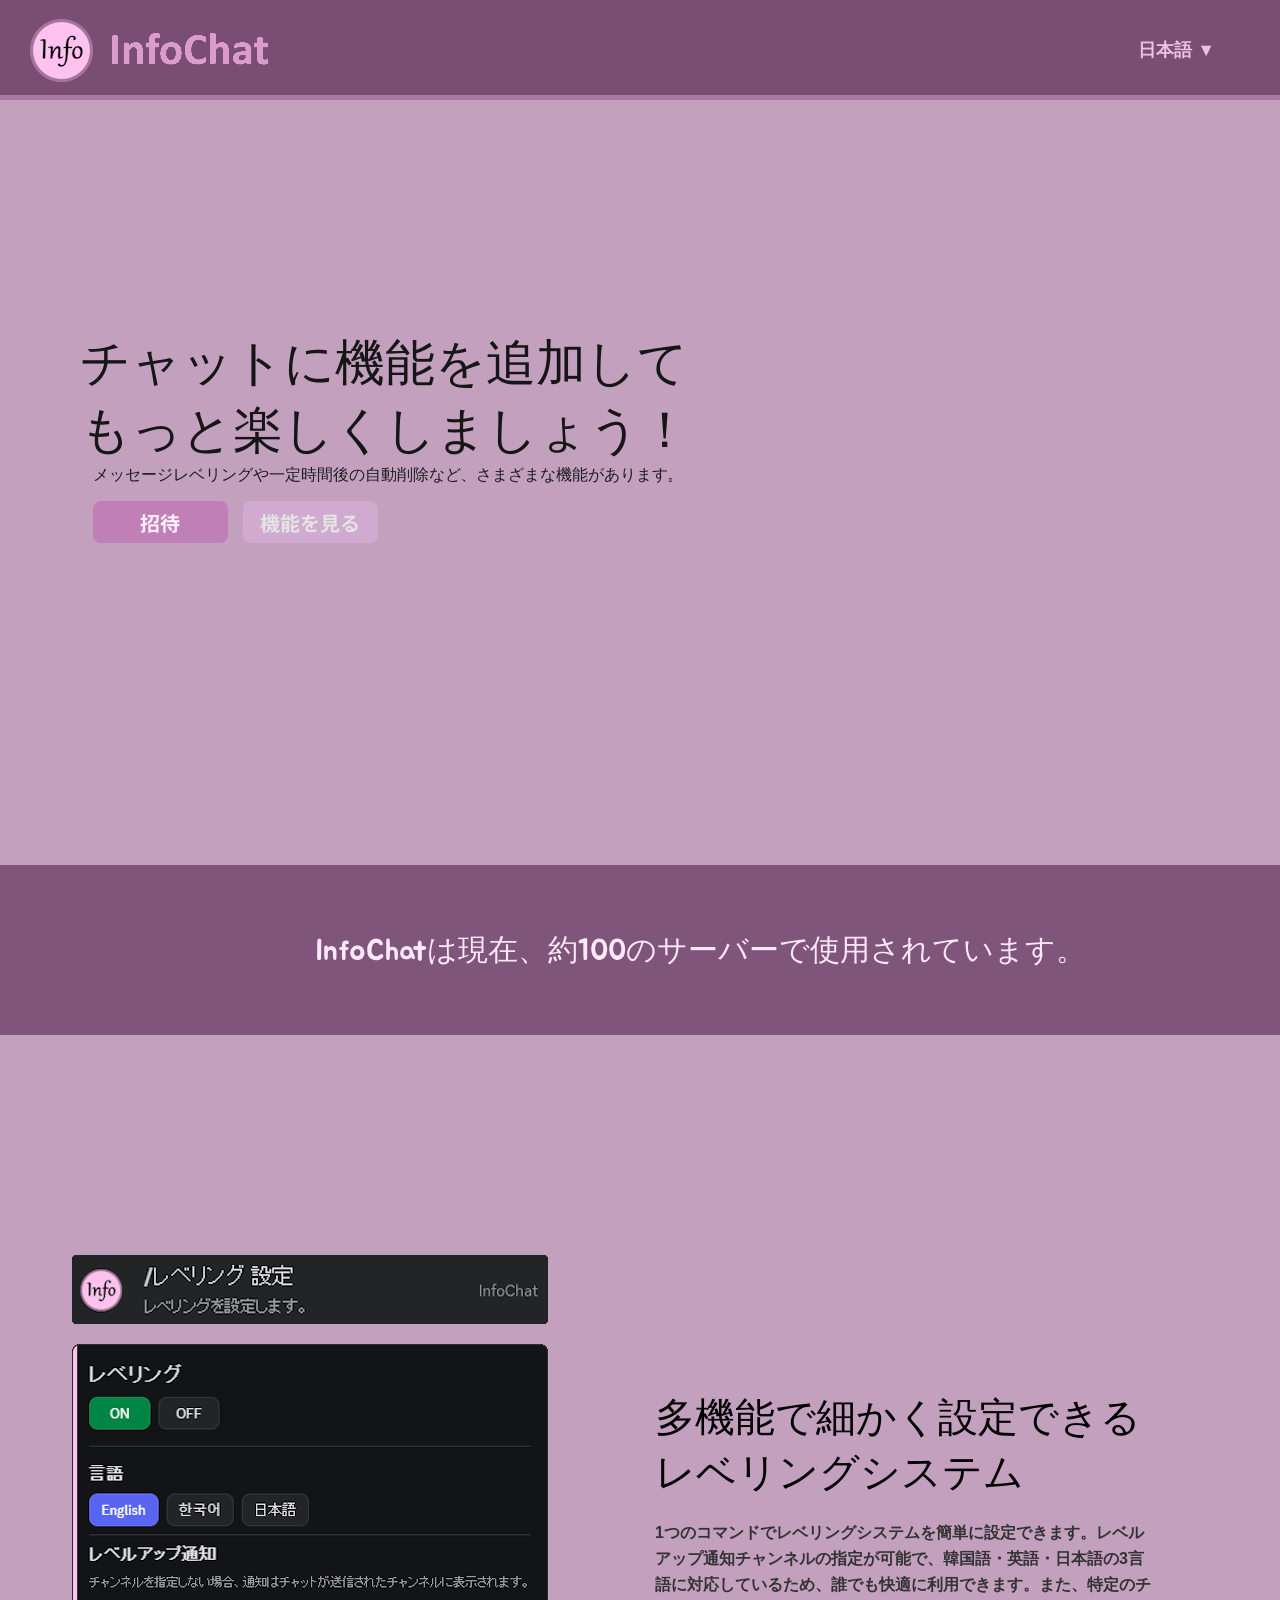
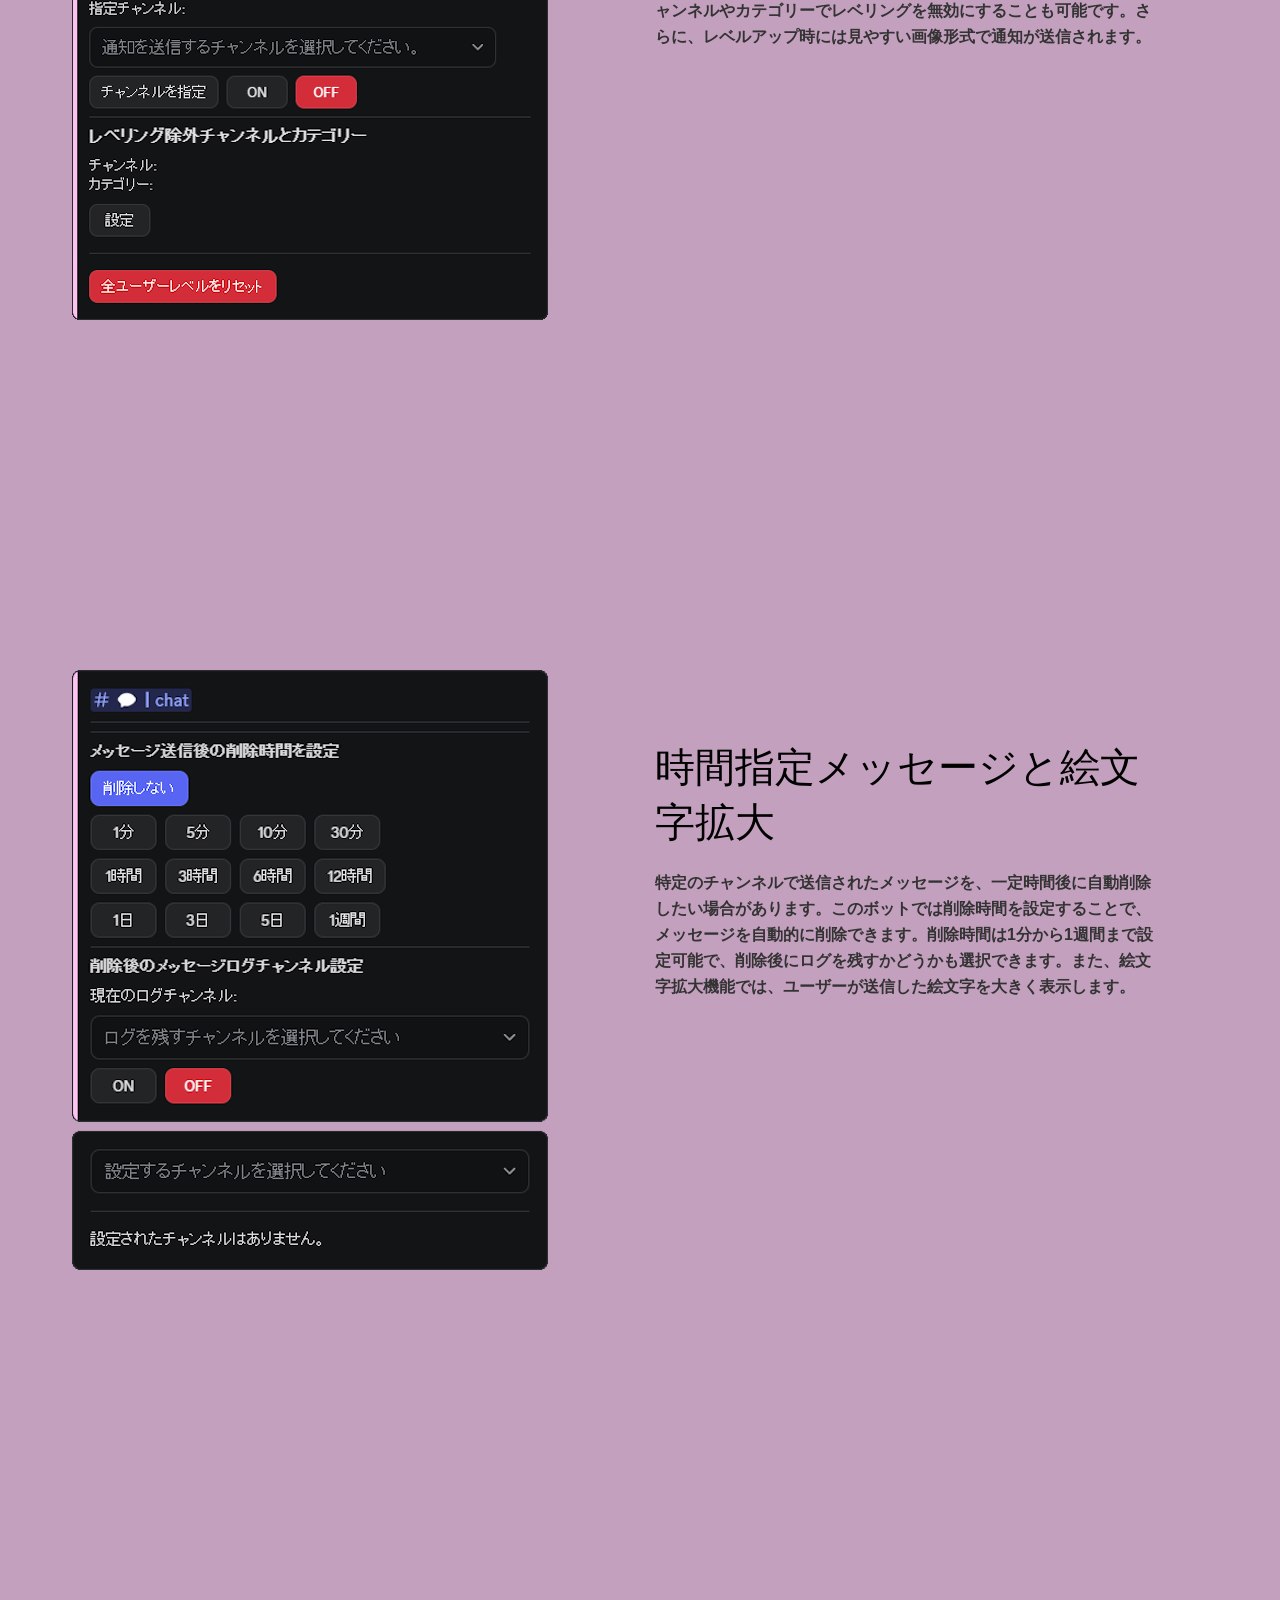
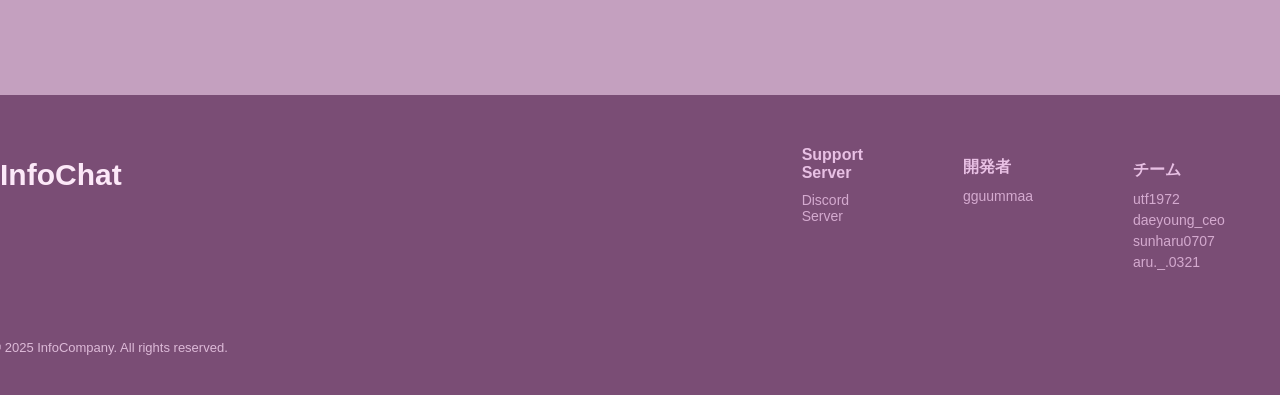
==== ja/index.html @ 3bc856ac "Add files via upload" ====
<!DOCTYPE html>
<html lang="ja">
<head>
    <meta charset="UTF-8">
    <meta name="viewport" content="width=device-width, initial-scale=1.0">
    <title>InfoChat</title>
    <link rel="icon" href="../icon.png" type="image/png" />

    <meta property="og:title" content="InfoChat" />
    <meta property="og:description" content="InfoChatの公式ウェブサイト" />
    <meta property="og:image" content="https://cdn.discordapp.com/attachments/1401185117086552175/1500453326398165162/icon.png?ex=69f87d8e&is=69f72c0e&hm=3fc65f3de4abd5cefad7d692ef3259497f10717d969beab08c0e3c2d3e78f82c&" />
    <meta property="og:url" content="https://chat.infobot.uk/" />
    <meta property="og:type" content="website" />

    <link rel="stylesheet" href="index.css" />

    <link rel="preconnect" href="https://fonts.googleapis.com">
    <link rel="preconnect" href="https://fonts.gstatic.com" crossorigin>
    <link href="https://fonts.googleapis.com/css2?family=Black+Han+Sans&family=Jua&family=Nanum+Gothic&family=Noto+Sans+KR:wght@100..900&display=swap" rel="stylesheet">
</head>
<body>
    
    <div class="top-bar">

        <img src="../InfoChat.png" class="top-icon">

        <div class="right-menu">
            <div class="language-selector">
                <span class="top-language-text" onclick="toggleLanguageMenu()" id="currentLang">English (US) ▼</span>
                <div id="language-menu" class="language-menu">
                    <div class="language-option" onclick="changeLanguage('en')">English (US)</div>
                    <div class="language-option" onclick="changeLanguage('ko')">한국어</div>
                    <div class="language-option" onclick="changeLanguage('ja')">日本語</div>
                </div>
            </div>
        </div>


        <div class="top-bar-2"></div>

    </div>

    <div class="main-div">
        <p class="main-text" id="mainText">Add features to your chat<br>and make it more fun!</p>
        <p class="main-text-2" id="mainText2">Includes various features like message leveling and automatic message deletion after a set time.</p>
        <a href="https://discord.com/oauth2/authorize?client_id=1337140648805007491" target="_blank" rel="noopener noreferrer" class="main-button-add-a">
            <button class="main-button-add" id="btnInvite">Invite</button>
        </a>
        <button class="main-button-help" onclick="scrollToServer()" id="btnFeatures">See features</button>
    </div>

    <div class="server-bar">
        <p class="server-bar-text" id="serverCount">InfoChat is currently used on 100 servers</p>
    </div>

    <div id="server-section" class="help-bar">
        <img src="설정 명령어.png" class="help-image-1">
        <img src="명령어 1.png" class="help-image-2">
        <div class="help-text-wrap-1">
            <P class="help-text-1" id="feature1Title">Fine-tune settings with a single command</P>
            <p class="help-text-2" id="feature1Desc">When you have to set up multiple commands one by one, it can be overwhelming to know where to start. This logging bot lets you configure log channels easily with just a single command. You can create multiple log channels tailored to your server, and it supports 3 languages — Korean, English, and Japanese — so everyone can use it comfortably. There may be times when you don't want logs to appear in certain channels or categories, right? In that case, you can exclude specific channels and categories to log only what you want, neatly and efficiently. It records all kinds of server events, including message deletions and edits, role assignments, bans, and timeouts. Reduce complicated settings, and manage only the logs that are essential for your server easily and conveniently.</p>
        </div>

        
        <img src="명령어 2.png" class="help-image-3">
        <div class="help-text-wrap-2">
            <p class="help-text-3" id="feature2Title">Detailed log recording</p>
            <p class="help-text-4" id="feature2Desc">There must have been times when you checked a message deletion log and felt frustrated because you couldn't tell when it was deleted. InfoLogs reduces that inconvenience by recording the message's creation time as well, so you can see at a glance exactly when it was deleted. Message edit logs don't just end with 'edited.' It records a link to the message so you can immediately see what was edited. InfoLogs doesn't stop at message deletions and edits. It logs all essential server events, including bans, kicks, timeouts, invite link creations, and nickname changes, leaving no event unrecorded.</p>
        </div>
    </div>


    <div class="down-bar">
        <p class="down-InfoLogs">InfoChat</p>


        <div class="down-text-1-div">
            <p class="down-text-1" id="support-server">Support Server</p>
            <div class="down-text-2-div">
                <a href="https://discord.gg/64q43VEVtn" class="down-text-2-a" target="_blank" rel="noopener noreferrer">
                    <p class="down-text-2" id="discord-server">Discord Server</p>
                </a>
            </div>
        </div>

        <div class="down-text-3-div">
            <p class="down-text-3" id="footerDev">Developer</p>
            <div class="down-text-4-div">
                <p class="down-text-4">gguummaa</p>
            </div>
        </div>

        <div class="down-text-3-1-div">
            <p class="down-text-5" id="footerTeam">Team</p>
            <div class="down-text-6-div">
                <p class="down-text-6">utf1972</p>
                <p class="down-text-6">daeyoung_ceo</p>
                <p class="down-text-6">sunharu0707</p>
                <p class="down-text-6">aru._.0321</p>
            </div>
        </div>

        <div class="down-text-7-div">
            <p class="down-text-7" id="footerPolicy">Policies & Terms</p>
            <div class="down-text-8-div">
                <a href="privacy-policy/" class="down-text-8-a">
                    <p class="down-text-8" id="footerPrivacy">Privacy Policy</p>
                </a>
                <a href="terms-of-service/" class="down-text-8-a">
                    <p class="down-text-8" id="footerTerms">Terms of Service</p>
                </a>
            </div>
        </div>
        <div class="down-text-9-div">
            <p class="down-text-9">Copyright © 2025 InfoCompany. All rights reserved.</p>
        </div>
    </div>




    <script src="../index.js"></script>
</body>
</html>
---- ja/index.css ----
* {
  margin: 0;
  padding: 0;
  box-sizing: border-box;
  font-family: 'Inter', sans-serif;
  -webkit-user-select: none;
  -moz-user-select: none;
  -ms-user-select: none;     /* IE/Edge */
  user-select: none; 

}


body {
    min-width: 1400px;
    background-color: #c4a0bf;
    
}

.top-bar {
    background-color: #7a4d75;
    width: 100%;
    height: 100px;

    display: flex;
    align-items: center;
    
    position: fixed;
    top: 0;
    left: 0;
    z-index: 1000;
    
}



.top-icon {
    cursor: pointer;
    margin-left: 30px;
}


.right-menu {
    margin-left: auto;
    display: flex;
    align-items: center;
    gap: 20px;
    margin-right: 65px;
}

.language-selector {
    position: relative;
}

.top-language-text {
    font-size: 18px;
    font-weight: bold;
    cursor: pointer;
    color: #e8c2e4;
    user-select: none;
}

.language-menu {
    display: none;
    position: absolute;
    top: 30px;
    right: 0;
    background-color: #9e6e99;
    border-radius: 8px;
    min-width: 150px;
    box-shadow: 0 4px 12px rgba(0, 0, 0, 0.2);
    overflow: hidden;
    z-index: 1001;
}

.language-option {
    padding: 12px 16px;
    color: #f7e0f5;
    cursor: pointer;
    font-size: 16px;
    transition: background-color 0.2s;
}

.language-option:hover {
    background-color: #b07dab;
}

.language-option:active {
    background-color: #ba88b5;
}

.top-language-text:hover {
    color: #d4aecf;
}

.top-language-text:active {
    color: #c49ebf;
}


.top-login {
    width: 135px;
    height: 35px;
    background-color: #ffd6f5;
    border-radius: 10px;
    cursor: pointer;
}

.top-login:hover {
    background-color: #f5c8eb;
}

.top-login:active {
    background-color: #eab8e0;
}


.top-bar-2 {
    position: absolute;
    bottom: 0;
    left: 0;
    height: 5px;
    width: 100%;
    background-color: #a87aa3;
}




.main-text {
    display: flex;
    justify-content: center;
    font-size: 50px;

    font-family: "Jua", sans-serif;
    margin-right: 630px;
    margin-top: 330px;
    color: #161616;
}

.main-text-2 {
    display: flex;
    justify-content: center;
    margin-right: 625px;
    color: rgb(29, 29, 29);
    font-family: "Nanum Gothic", sans-serif;
}



.main-button-add-a {
    text-decoration: none;
    display: block;
    margin: 0 auto;
    width: 135px;
    transform: translateX(-540px);
    margin-top: 15px;
}

.main-button-add {
    cursor: pointer;
    width: 100%;
    height: 42px;
    font-size: 20px;
    font-family: "Noto Sans KR", sans-serif;
    font-weight: bold;
    border-radius: 8px;
    border: none;
    background-color: #c07fb7;
    color: #fff0fc;
}

.main-button-add:hover {
    background-color: #b67eae;
    color: #ffe8fa;
}

.main-button-add:active {
    background-color: #b686b1;
    color: #f7ddf1;
}


.main-button-help {
    display: block;
    margin: 0 auto;
    cursor: pointer;
    width: 135px;
    height: 42px;
    transform: translateX(-390px);
    margin-top: -42px;
    font-size: 20px;
    font-family: "Noto Sans KR", sans-serif;
    font-weight: bold;
    border-radius: 8px;
    border: none;
    background-color: #d1aacf;
    color: rgb(228, 228, 228);
}

.main-button-help:hover {
    background-color: #ceabcc;
    color: rgb(209, 209, 209);
}

.main-button-help:active {
    background-color: #cfb6ce;
    color: rgb(204, 204, 204);
}


.server-bar {
    background-color: #80557c;
    width: 100%;
    height: 170px;
    margin-top: 322px;

    display: flex;
    justify-content: center;
    align-items: center;
}

.server-bar-text {
    color: #fce8f8;
    font-size: 30px;
    font-family: "Jua", sans-serif;
}



.help-bar {
    background-color: #c4a0bf;
    width: 100%;
    height: 1670px;
    margin-top: 370px;
    
}

.help-image-1 {
    display: block;
    margin: 0 auto;
    transform: translateX(-390px);
    margin-top: -150px;
}

.help-image-2 {
    display: block;
    margin: 0 auto;
    transform: translateX(-390px);
    margin-top: 20px;
}

.help-text-wrap-1 {
    max-width: 500px;
    display: block;
    margin: 0 auto;
    transform: translateX(205px);
    margin-top: -530px;
}

.help-text-1 {
    font-size: 40px;
    font-family: "Black Han Sans", sans-serif;
    margin-bottom: 20px;
}


.help-text-2 {
    font-size: 16px;
    font-weight: bold;
    line-height: 26px;
    color: #333333;
}


.help-image-3 {
    display: block;
    margin: 0 auto;
    transform: translateX(-390px);
    margin-top: 620px;
}
.help-text-wrap-2 {
    max-width: 500px;
    display: block;
    margin: 0 auto;
    transform: translateX(205px);
    margin-top: -530px;
}

.help-text-3 {
    font-size: 40px;
    font-family: "Black Han Sans", sans-serif;
    margin-bottom: 20px;
}

.help-text-4 {
    font-size: 16px;
    font-weight: bold;
    line-height: 26px;
    color: #333333;
}



.down-bar {
    background-color: #7a4d75;
    width: 100%;
    height: 300px;

    margin-top: 370px;

    display: flex;
    justify-content: center;
    align-items: center;

    position: relative;
}

.down-InfoLogs {
    font-size: 30px;
    font-weight: bold;
    margin-right: 680px;
    margin-top: -140px;
    color: #fce8f8;
}




.down-text-1-div {
    margin-top: -120px;
    margin-right: 100px;
}

.down-text-1 {
    font-size: 16px;
    font-weight: 600;
    color: #e8c0e4;
}


.down-text-2-div {
    margin-top: 10px;
}

.down-text-2-a {
    text-decoration: none;
}

.down-text-2 {
    font-size: 14px;
    font-weight: 400;
    cursor: pointer;
    margin-top: 5px;
    color: #d4aacf;
}

.down-text-2:hover {
    color: #c49abf;
}

.down-text-2:active {
    color: #b48aaf;
}



.down-text-3-div {
    margin-top: -130px;
    margin-right: 100px;
}

.down-text-3-1-div {
    margin-top: -90px;
    margin-right: 100px;
}

.down-text-3 {
    font-size: 16px;
    font-weight: 600;
    color: #e8c0e4;
}


.down-text-4-div {
    margin-top: 10px;
}

.down-text-4 {
    font-size: 14px;
    font-weight: 400;
    margin-top: 5px;
    color: #d4aacf;
}




.down-text-5 {
    margin-top: 30px;
    font-size: 16px;
    font-weight: 600;
    color: #e8c0e4;
}


.down-text-6-div {
    margin-top: 10px;
}

.down-text-6 {
    font-size: 14px;
    font-weight: 400;
    margin-top: 5px;
    color: #d4aacf;
}


.down-text-7-div {
    margin-top: -100px;
    margin-right: 30px;
}

.down-text-7 {
    font-size: 16px;
    font-weight: 600;
    color: #e8c0e4;
}


.down-text-8-div {
    margin-top: 10px;
}

.down-text-8-a {
    text-decoration: none;
}

.down-text-8 {
    font-size: 14px;
    font-weight: 400;
    cursor: pointer;
    margin-top: 5px;
    color: #d4aacf;
}

.down-text-8:hover {
    color: #c49abf;
}

.down-text-8:active {
    color: #b48aaf;
}


.down-text-9-div {
    position: absolute;
    bottom: 40px;
    left: 50%;
    transform: translateX(-50%);
    margin-left: -620px;
}

.down-text-9 {
    font-size: 13px;
    color: #ddbad8;
}

.down-text-9-a {
    text-decoration: none;
}
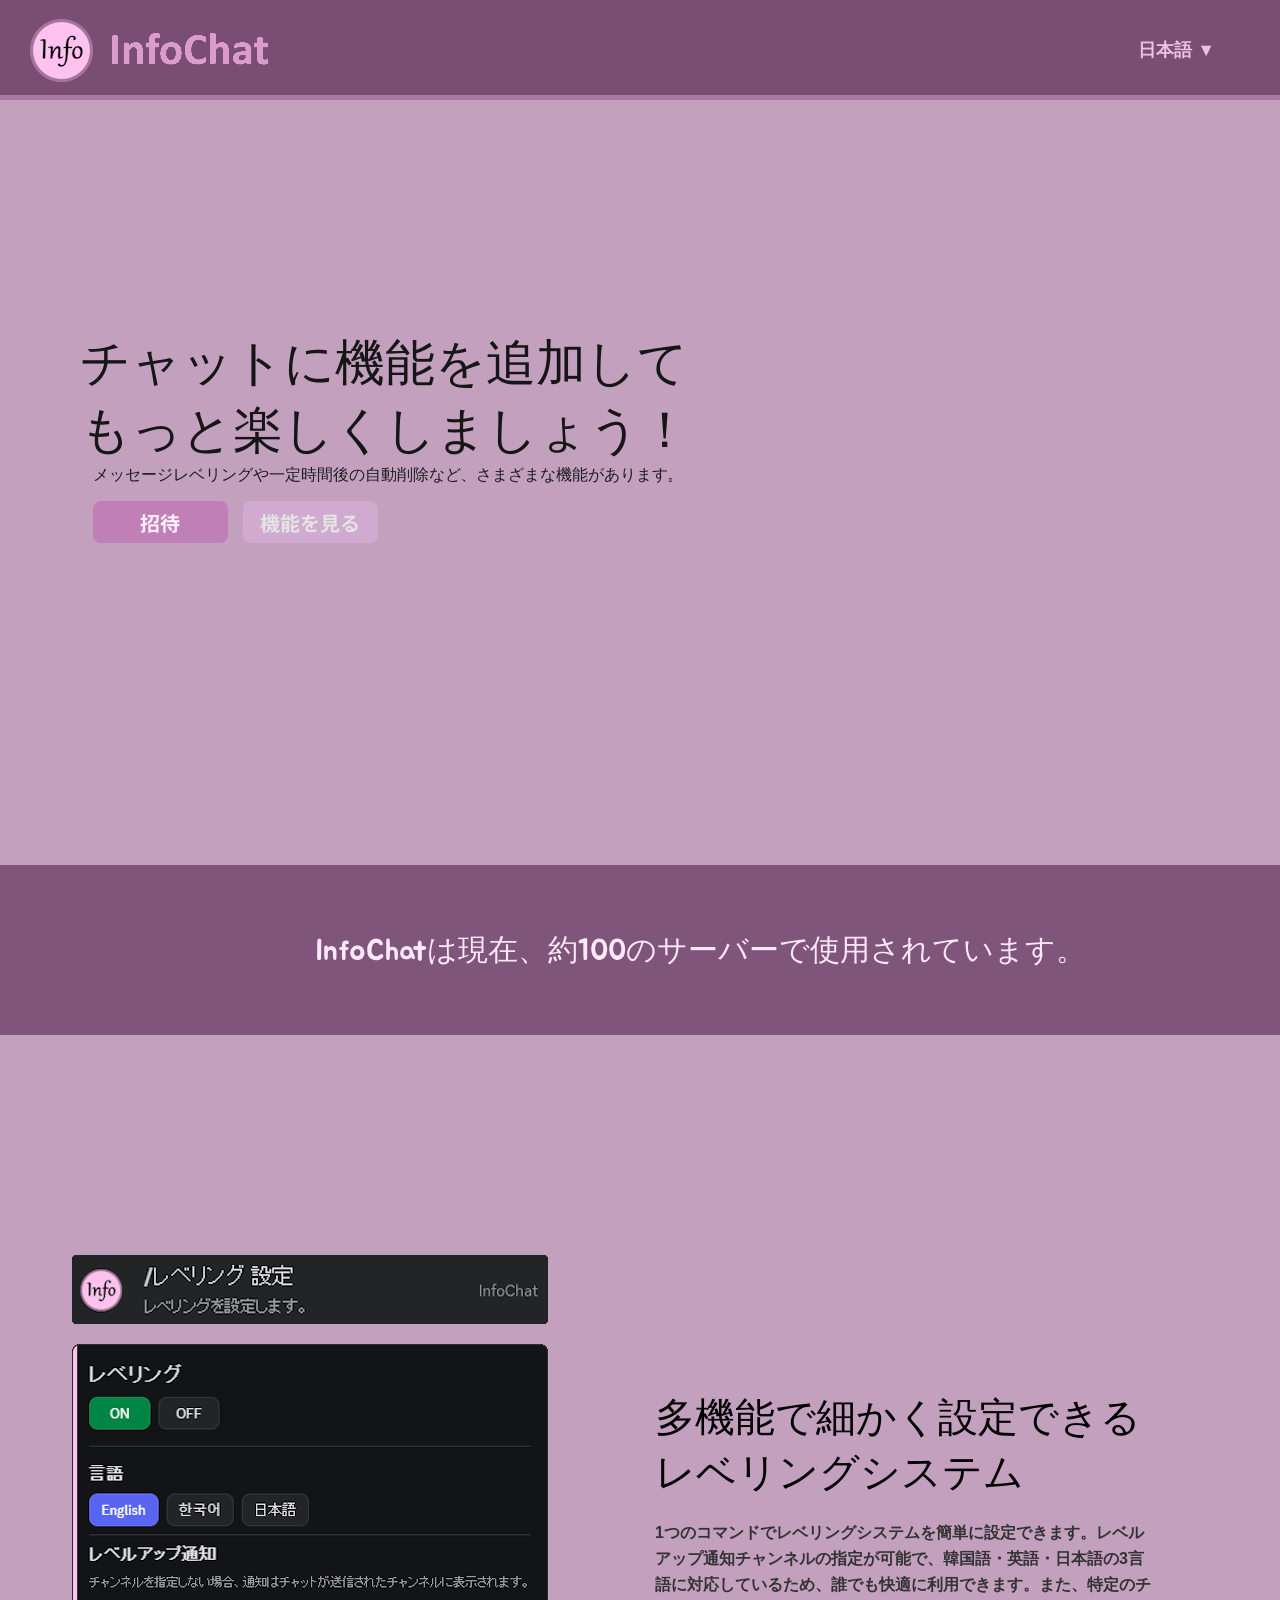
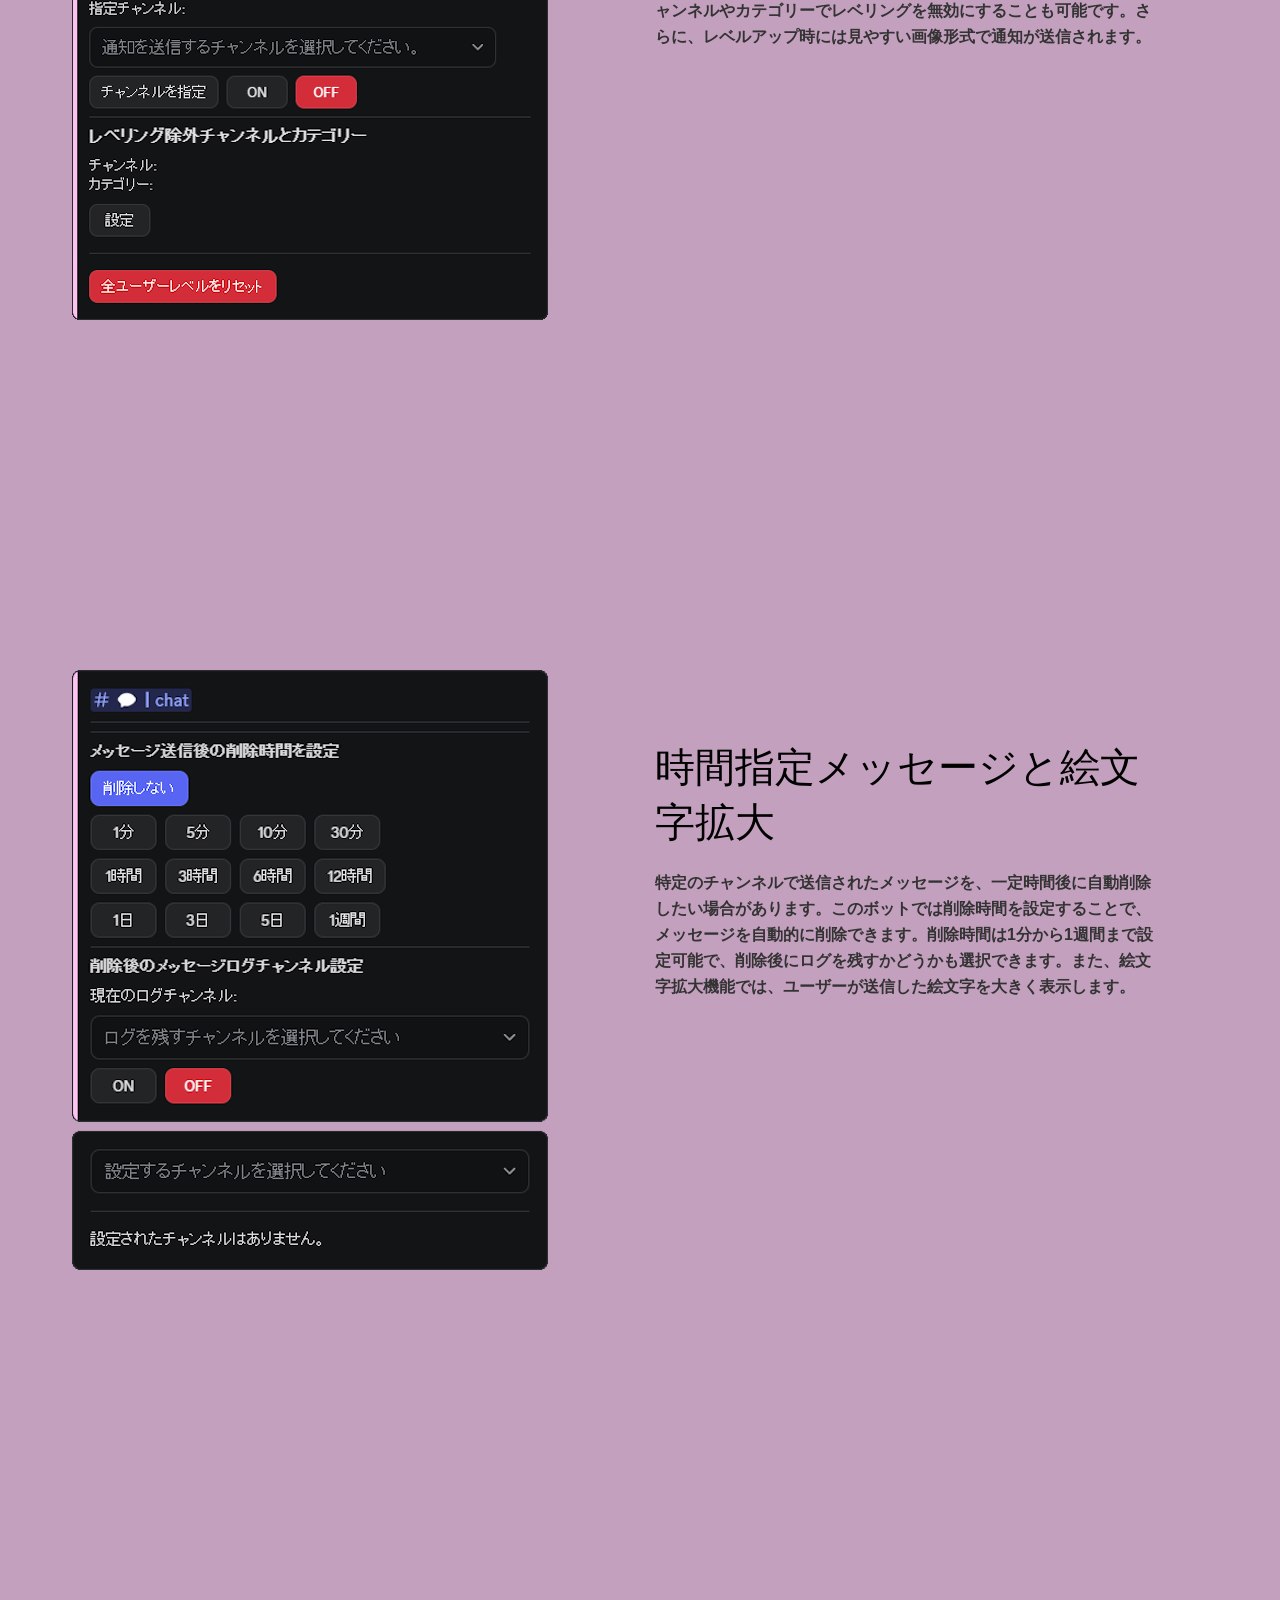
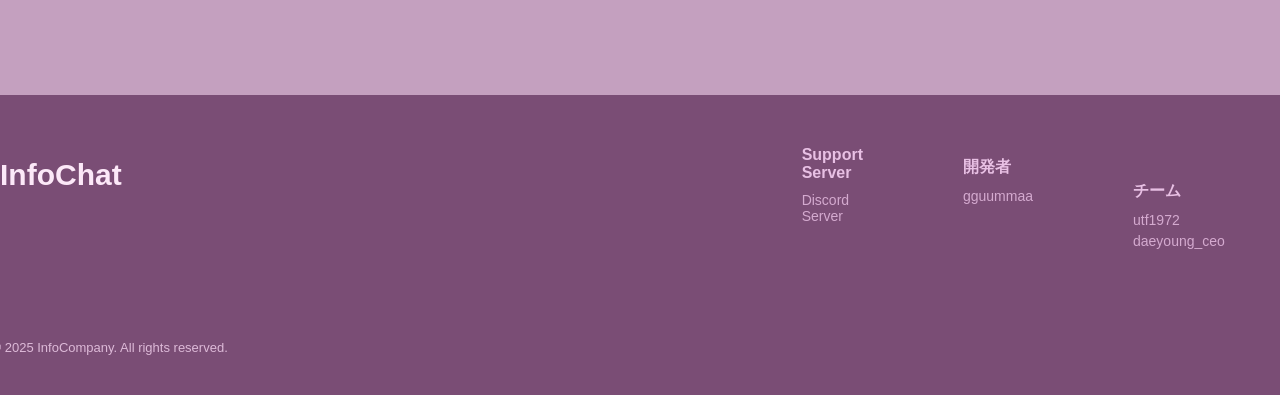
==== commit 7112ca5f: "Update index.html" ====
--- a/ja/index.html
+++ b/ja/index.html
@@ -77,7 +77,7 @@
         <div class="down-text-1-div">
             <p class="down-text-1" id="support-server">Support Server</p>
             <div class="down-text-2-div">
-                <a href="https://discord.gg/64q43VEVtn" class="down-text-2-a" target="_blank" rel="noopener noreferrer">
+                <a href="https://discord.gg/KSwrU23gZ7" class="down-text-2-a" target="_blank" rel="noopener noreferrer">
                     <p class="down-text-2" id="discord-server">Discord Server</p>
                 </a>
             </div>
@@ -95,8 +95,6 @@
             <div class="down-text-6-div">
                 <p class="down-text-6">utf1972</p>
                 <p class="down-text-6">daeyoung_ceo</p>
-                <p class="down-text-6">sunharu0707</p>
-                <p class="down-text-6">aru._.0321</p>
             </div>
         </div>
 
